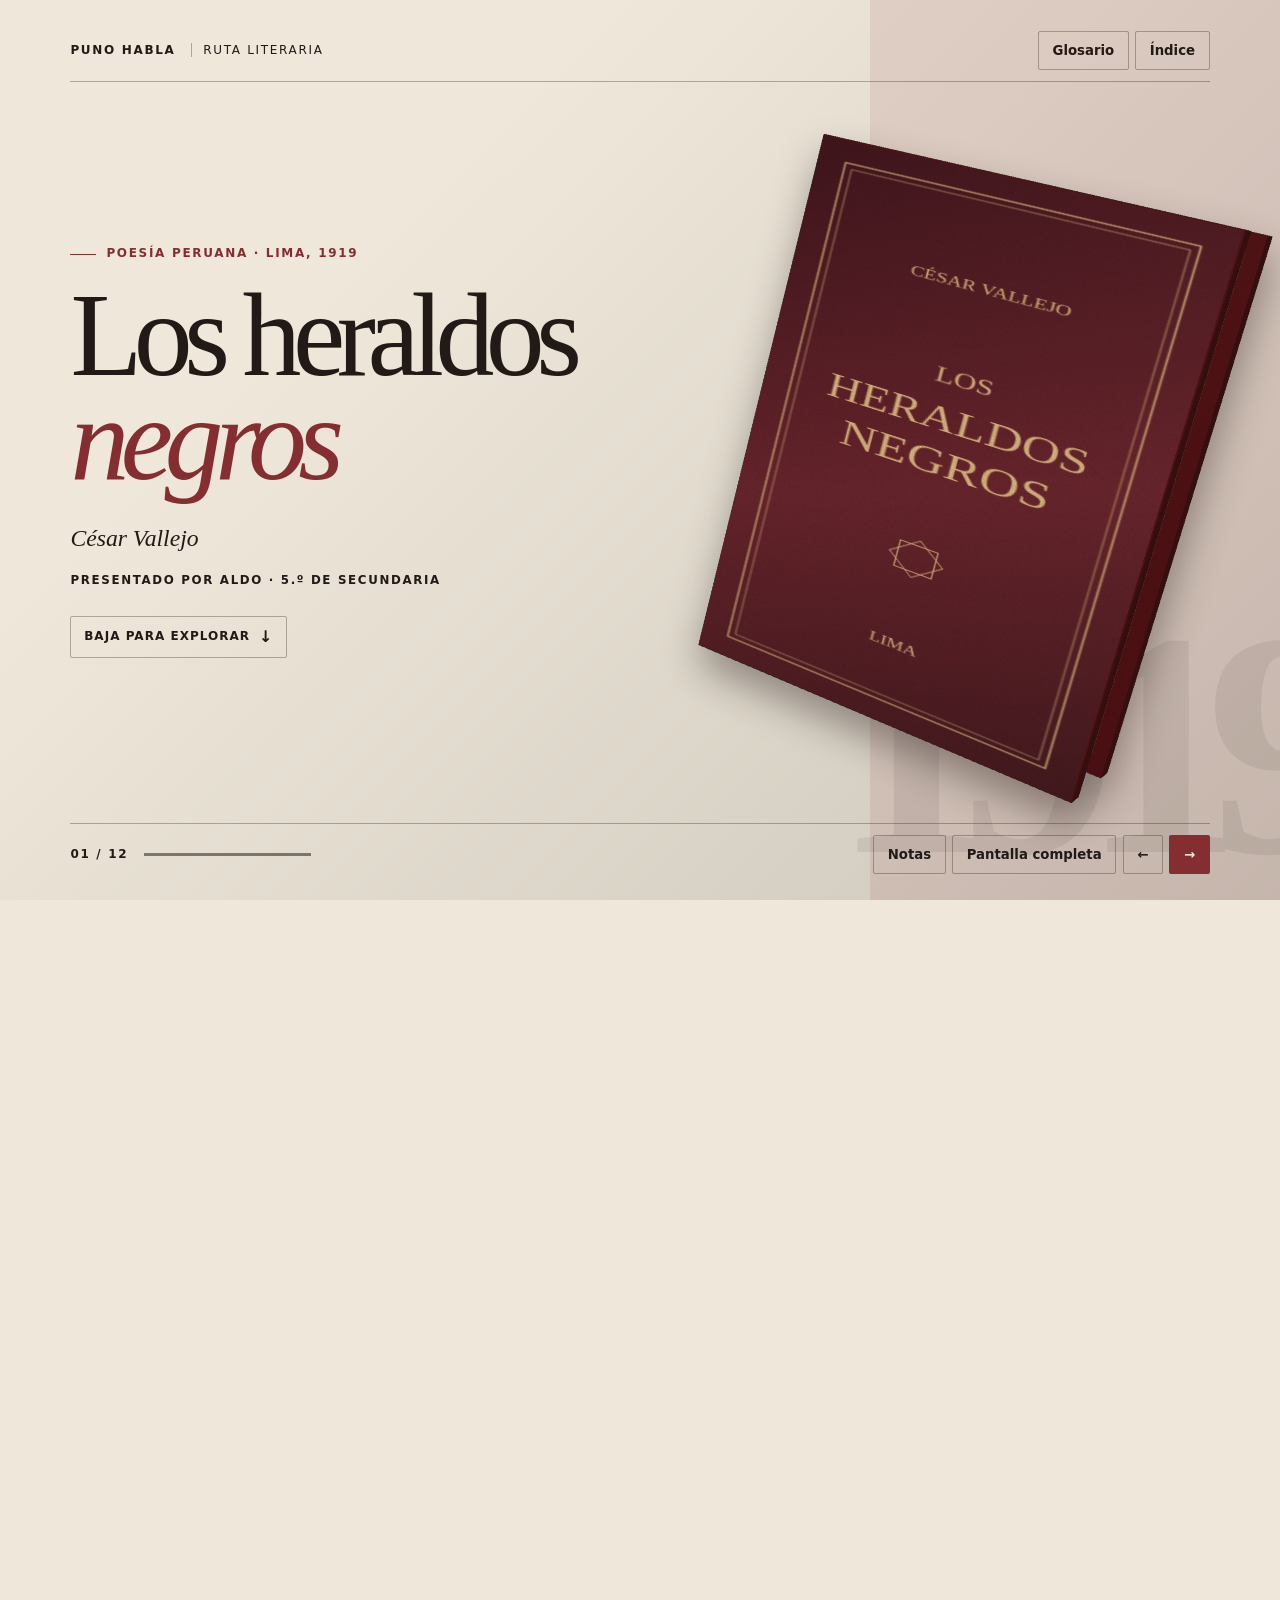
==== index.html @ 21526b85 "Crear una exposición 3D con un libro animado por desplazamiento" ====
<!doctype html>
<html lang="es">
<head>
<meta charset="utf-8">
<meta name="viewport" content="width=device-width,initial-scale=1">
<meta name="theme-color" content="#201916">
<meta name="description" content="Una exposición interactiva sobre César Vallejo y Los heraldos negros.">
<title>Los heraldos negros · César Vallejo</title>
<link rel="stylesheet" href="./assets/motion.css?v=6">
<script defer src="./assets/content.js?v=6"></script>
<script defer src="./assets/book.js?v=6"></script>
<script defer src="./assets/motion.js?v=6"></script>
</head>
<body>
<main id="journey" aria-label="Exposición sobre Los heraldos negros">
  <div id="stage">
    <div id="backdrop" aria-hidden="true"></div>
    <div id="letterform" aria-hidden="true"></div>
    <canvas id="book" aria-hidden="true"></canvas>
    <img id="fallback" src="./assets/art/book.webp" alt="" hidden>
    <header class="top">
      <span class="brand">Puno habla <span>Ruta literaria</span></span>
      <nav aria-label="Herramientas"><button id="glossary">Glosario</button><button id="index">Índice</button></nav>
    </header>
    <section id="slide" aria-label="Capítulo actual"></section>
    <footer class="foot">
      <div class="meter"><span id="position"></span><progress id="progress" max="11" value="0" aria-label="Progreso de la exposición"></progress></div>
      <nav class="actions" aria-label="Controles de exposición">
        <button id="notes" title="Atajo N">Notas</button><button id="full" title="Atajo F">Pantalla completa</button>
        <button id="prev" aria-label="Capítulo anterior">←</button><button id="next" aria-label="Capítulo siguiente">→</button>
      </nav>
    </footer>
  </div>
</main>
<dialog id="panel" aria-labelledby="panelTitle">
  <div class="panel-head"><h2 id="panelTitle"></h2><button id="close">Cerrar</button></div>
  <div id="panelContent"></div>
</dialog>
</body>
</html>
---- assets/motion.css ----
:root{font-family:Georgia,'Times New Roman',serif;color:#211a16;background:#eee7da}
*,*::before,*::after{box-sizing:border-box}
body{margin:0}
button{font:600 .83rem/1 system-ui,sans-serif;color:inherit;background:transparent;border:1px solid var(--line);border-radius:2px;padding:.75rem .85rem;cursor:pointer}
button:hover,button:focus-visible{background:var(--ink);color:var(--paper)}
button:disabled{opacity:.42;cursor:default}
:focus-visible{outline:2px solid currentColor;outline-offset:3px}
a{color:inherit;text-underline-offset:.23em}
#journey{height:calc(var(--step, 100svh) * 11 + var(--viewport, 100svh))}
#stage{--paper:#eee7da;--ink:#211a16;--line:#211a1650;--accent:#852e32;--accent-ink:#fff3dc;--pad:clamp(1.25rem,5.5vw,6.5rem);position:sticky;top:0;height:var(--viewport,100svh);isolation:isolate;overflow:hidden;background:var(--paper);color:var(--ink);display:grid;grid-template-rows:auto minmax(0,1fr) auto;padding:clamp(.85rem,2.4vw,2.2rem) var(--pad) clamp(.75rem,2vw,1.75rem);gap:.85rem}
#stage[data-dark]{--paper:#2c201e;--ink:#fff0da;--line:#fff0da55;--accent:#efd3ae;--accent-ink:#2c201e}
#backdrop{position:absolute;inset:0;z-index:-3;background:linear-gradient(135deg,#fff5e208 28%,#15100c28),var(--field,#eee7da)}
#backdrop::after{content:'';position:absolute;top:0;bottom:0;left:var(--field-x,50%);width:var(--field-width,0%);background:var(--field-accent,#8e302d);opacity:var(--field-alpha,0)}
#letterform{position:absolute;z-index:-2;inset:auto -4vw 4vh auto;font:900 clamp(7rem,25vw,28rem)/.75 Georgia,serif;letter-spacing:-.11em;color:var(--ink);opacity:var(--stamp-alpha,.08);white-space:nowrap;pointer-events:none;user-select:none}
#book,#fallback{pointer-events:none;position:absolute;z-index:-1;inset:0;width:100%;height:100%}
#fallback{inset:12% 5% auto auto;width:47%;height:72%;object-fit:contain;mix-blend-mode:multiply}
#stage[data-dark] #fallback{mix-blend-mode:normal}
[hidden]{display:none!important}
.top,.foot{z-index:2;display:flex;align-items:center;justify-content:space-between;gap:.7rem;font-family:system-ui,sans-serif}
.top{padding-bottom:.7rem;border-bottom:1px solid var(--line)}
.top nav,.actions{display:flex;gap:.4rem}
.brand,.meter,.tag,.byline,.scroll-hint{font:700 .75rem/1.3 system-ui,sans-serif;letter-spacing:.14em;text-transform:uppercase}
.brand span{margin-left:.6rem;padding-left:.7rem;border-left:1px solid var(--line);font-weight:450}
#slide{min-height:0;position:relative;display:grid;align-items:center;height:100%;pointer-events:none}
article{max-width:min(46%,40rem);max-height:100%;overflow:auto;scrollbar-width:thin;pointer-events:auto;padding:clamp(.3rem,1vh,1rem) .35rem .6rem 0}
article a{pointer-events:auto}
.tag{color:var(--accent);display:flex;gap:.65rem;align-items:center}
.tag::before{content:'';height:1px;width:1.6rem;background:currentColor;flex:none}
h1{font-size:clamp(2.25rem,min(5.7vw,11vh),7.7rem);font-weight:500;letter-spacing:-.072em;line-height:.88;margin:.23em 0 .39em;text-wrap:balance}
h1 em{font-weight:500;color:var(--accent)}
article p,article dl,article ul{font-size:clamp(1rem,min(1.85vw,3.2vh),1.6rem);line-height:1.3;margin:.5em 0}
article dl,.definitions{display:grid;grid-template-columns:auto 1fr;gap:.26em .85em}
dt{font-family:system-ui,sans-serif;color:var(--accent);font-weight:650}
dd{margin:0}
blockquote{font-size:clamp(1.16rem,2.35vw,2.05rem);margin:.6em 0;padding-left:.65em;border-left:2px solid var(--accent)}
blockquote small{display:block;font-size:.68em;margin-top:.4em}
article a{font-size:.87em}
article .byline{font-size:.74rem;margin-top:1.2rem}
#stage[data-page="0"] h1{font-size:clamp(3.75rem,min(9.2vw,17vh),11rem);margin:.19em 0 .27em}
#stage[data-page="0"] article{max-width:min(52%,54rem)}
.author{font-style:italic}
.scroll-hint{display:inline-flex;align-items:center;gap:.55rem;margin-top:clamp(.6rem,2.4vh,2rem);padding:.6rem .8rem;letter-spacing:.085em}
.scroll-hint span{font-size:1rem}
#stage:is([data-page="2"],[data-page="4"],[data-page="8"]) article{margin-left:56%;max-width:44%}
#stage[data-page="10"] h1{font-size:clamp(3.4rem,min(8.4vw,16vh),10rem)}
#stage[data-page="11"] article{max-width:52%}
.sources{padding-left:1.15em}
.sources li{margin:.3em 0}
.foot{border-top:1px solid var(--line);padding-top:.7rem}
.meter{display:flex;align-items:center;gap:1rem;white-space:nowrap}
progress{height:3px;appearance:none;width:clamp(2rem,13vw,12rem);border:0;background:var(--line)}
progress::-webkit-progress-bar{background:var(--line)}
progress::-webkit-progress-value{background:var(--accent)}
progress::-moz-progress-bar{background:var(--accent)}
#next{background:var(--accent);color:var(--accent-ink);border-color:transparent}
#next:hover:not(:disabled){background:var(--ink);color:var(--paper)}
dialog{--ink:#fff0da;--paper:#2c201e;--line:#fff0da55;--accent:#efd3ae;background:var(--paper);color:var(--ink);border:1px solid var(--line);padding:1.25rem;width:min(37rem,calc(100% - 2rem));max-height:83dvh;font:1rem/1.5 system-ui,sans-serif}
dialog::backdrop{background:#211613bb}
.panel-head{display:flex;justify-content:space-between;align-items:center;gap:1rem}
.panel-head h2{font:1.7rem Georgia,serif;margin:0}
.jump{display:block;text-align:left;width:100%;margin:.35rem 0;line-height:1.3}
.jump[aria-current]{border-color:var(--accent)}
@media(max-width:700px), (max-aspect-ratio:1/1){
  #stage{--pad:1rem;gap:.5rem}
  .brand span{display:none}
  #letterform{top:11%;bottom:auto;font-size:34vw}
  #slide{align-items:end}
  #stage[data-page] article{max-width:100%;margin:0;max-height:min(53%,410px);padding:.25rem .25rem .3rem 0}
  #stage[data-page="0"] article{max-height:57%}
  #stage[data-page="0"] h1{font-size:clamp(3rem,12vw,5.7rem)}
  h1{font-size:clamp(2.05rem,min(8.6vw,7.8vh),4.2rem)}
  article p,article dl,article ul{font-size:clamp(.95rem,3.9vw,1.15rem)}
  .tag,.byline,.brand{font-size:.68rem}
  .top button,.actions button{padding:.58rem .54rem;font-size:.75rem}
  .meter{gap:.35rem;font-size:.67rem}
  #fallback{top:8%;right:18%;width:64%;height:40%}
}
@media(max-width:400px){progress{display:none}}
#book{filter:drop-shadow(0 20px 19px #170a075e)}
#fallback{object-fit:scale-down;transform-origin:center}
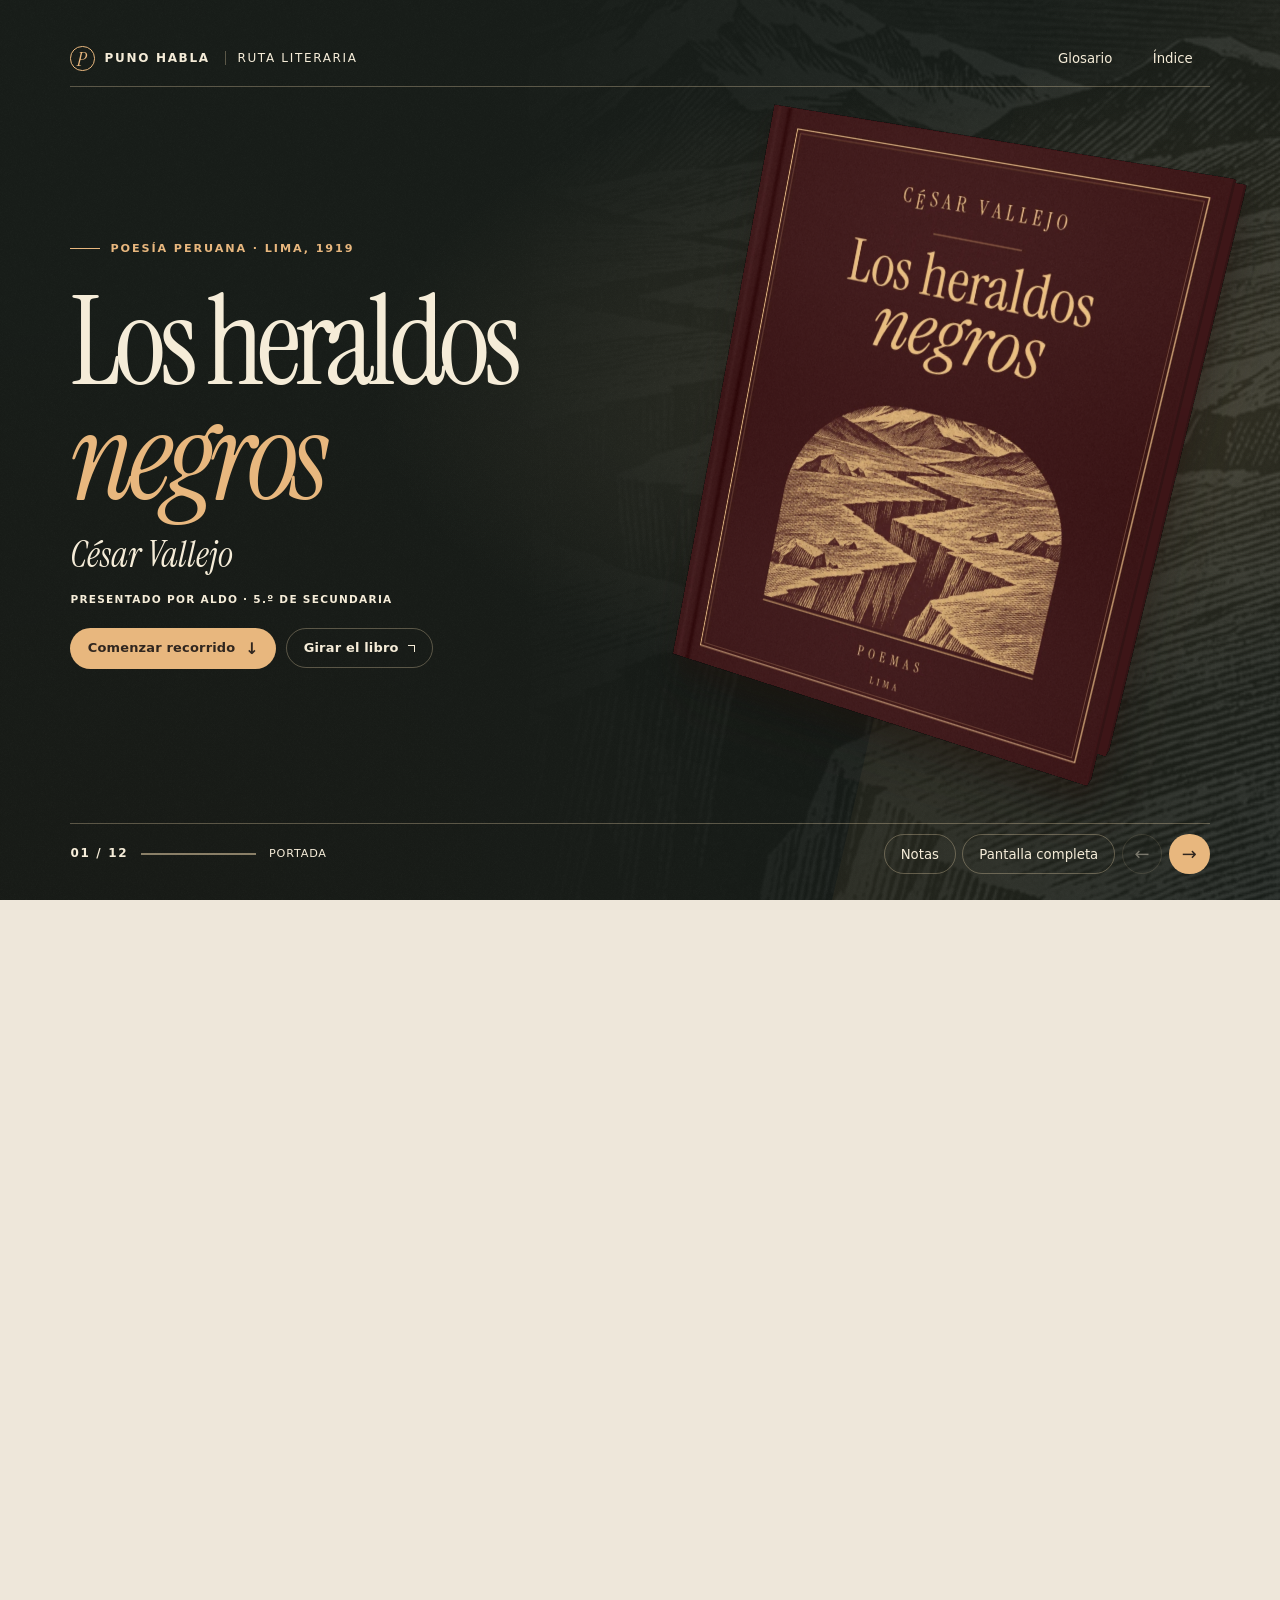
==== commit 2e33468c: "Rediseñar el libro 3D e integrar grabados, retrato y lector de la primera edición" ====
--- a/index.html
+++ b/index.html
@@ -3,28 +3,32 @@
 <head>
 <meta charset="utf-8">
 <meta name="viewport" content="width=device-width,initial-scale=1">
-<meta name="theme-color" content="#201916">
+<meta name="theme-color" content="#191c18">
 <meta name="description" content="Una exposición interactiva sobre César Vallejo y Los heraldos negros.">
 <title>Los heraldos negros · César Vallejo</title>
-<link rel="stylesheet" href="./assets/motion.css?v=6">
-<script defer src="./assets/content.js?v=6"></script>
-<script defer src="./assets/book.js?v=6"></script>
-<script defer src="./assets/motion.js?v=6"></script>
+<link rel="stylesheet" href="./assets/motion.css?v=grabados-1">
+<script defer src="./assets/content.js?v=grabados-1"></script>
+<script defer src="./assets/book.js?v=grabados-1"></script>
+<link rel="preload" href="./assets/edition/instrument.ttf" as="font" type="font/ttf" crossorigin>
+<link rel="stylesheet" href="./assets/galeria.css?v=grabados-1">
+<script defer src="./assets/galeria.js?v=grabados-1"></script>
+<script defer src="./assets/motion.js?v=grabados-1"></script>
 </head>
 <body>
 <main id="journey" aria-label="Exposición sobre Los heraldos negros">
   <div id="stage">
     <div id="backdrop" aria-hidden="true"></div>
+    <div id="fieldart" aria-hidden="true"></div>
     <div id="letterform" aria-hidden="true"></div>
     <canvas id="book" aria-hidden="true"></canvas>
-    <img id="fallback" src="./assets/art/book.webp" alt="" hidden>
+    <img id="fallback" src="./assets/edition/cubierta.webp" alt="" hidden>
     <header class="top">
-      <span class="brand">Puno habla <span>Ruta literaria</span></span>
+      <span class="brand"><i aria-hidden="true" class="brand-icon">P</i> Puno habla <span>Ruta literaria</span></span>
       <nav aria-label="Herramientas"><button id="glossary">Glosario</button><button id="index">Índice</button></nav>
     </header>
     <section id="slide" aria-label="Capítulo actual"></section>
     <footer class="foot">
-      <div class="meter"><span id="position"></span><progress id="progress" max="11" value="0" aria-label="Progreso de la exposición"></progress></div>
+      <div class="meter"><span id="position"></span><progress id="progress" max="11" value="0" aria-label="Progreso de la exposición"></progress><span id="sectionName"></span></div>
       <nav class="actions" aria-label="Controles de exposición">
         <button id="notes" title="Atajo N">Notas</button><button id="full" title="Atajo F">Pantalla completa</button>
         <button id="prev" aria-label="Capítulo anterior">←</button><button id="next" aria-label="Capítulo siguiente">→</button>
--- a/assets/galeria.css
+++ b/assets/galeria.css
@@ -0,0 +1,92 @@
+@font-face{font-family:Instrument;src:url('./edition/instrument.ttf') format('truetype');font-display:swap}
+@font-face{font-family:Instrument;src:url('./edition/instrument-italic.ttf') format('truetype');font-style:italic;font-display:swap}
+#stage{--ink:#29281f;--paper:#efe7d3;--accent:#76332c;--line:#51463455;--pad:clamp(1.1rem,5.5vw,6rem)}
+#stage[data-dark]{--ink:#f5ecd8;--accent:#e8b77e;--accent-ink:#30261f;--paper:#22261f;--line:#f0d8af50}
+#backdrop{background:radial-gradient(ellipse at 76% 43%,#eec89122,transparent 44%),radial-gradient(ellipse at 12% 95%,#19090419,transparent 53%),var(--field,#181d19)}
+#backdrop::after{background:linear-gradient(120deg,transparent,var(--field-accent) 55%,transparent);transform:skewX(-13deg);transform-origin:bottom}
+#backdrop::before{content:'';position:absolute;inset:0;background:url('./edition/grano.webp');opacity:.10;mix-blend-mode:soft-light}
+#fieldart{position:absolute;inset:0;z-index:-2;pointer-events:none;background-position:right center;background-repeat:no-repeat;background-size:auto 125%;opacity:.12;mix-blend-mode:multiply;mask-image:linear-gradient(90deg,transparent 40%,#000 100%)}
+#stage[data-dark] #fieldart{opacity:.13;mix-blend-mode:luminosity}
+#stage:is([data-page="2"],[data-page="4"],[data-page="8"]) #fieldart{background-position:left center;mask-image:linear-gradient(270deg,transparent 42%,#000 100%)}
+#book{filter:drop-shadow(1px 16px 10px #21130e4d) drop-shadow(6px 32px 28px #140b0733)}
+#letterform{font:italic clamp(11rem,28vw,31rem)/.8 Instrument,Georgia,serif;right:.04em;bottom:5.5vh;opacity:.065;letter-spacing:-.045em}
+.brand-icon{display:inline-grid;place-content:center;width:1.52rem;height:1.52rem;border:1px solid currentColor;border-radius:50%;font:italic 1.25rem/.9 Instrument,Georgia;color:var(--accent);margin-right:.25rem;vertical-align:middle}
+.top,.foot{margin:0;padding-block:.62rem}
+.top button,.actions button{border-radius:2rem;font-weight:500;padding:.64rem 1rem}
+.top button{border-color:transparent}
+.top button:hover,.top button:focus-visible{border-color:var(--line)}
+#next,#prev{width:2.55rem;padding-inline:0;font-size:1.12rem}
+#stage[data-page] h1{font-family:Instrument,Georgia,serif;letter-spacing:-.041em;font-weight:400;line-height:.93;text-wrap:balance}
+#stage[data-page] h1 em{font-weight:400}
+#stage[data-page="0"] h1{font-size:clamp(4.6rem,min(9.65vw,18.4vh),12rem);margin:.23em 0 .17em;letter-spacing:-.052em}
+#stage[data-page="0"] .author{font:italic clamp(1.65rem,2.8vw,3.1rem)/1.15 Instrument,Georgia,serif;margin:.25em 0}
+article .byline{letter-spacing:.12em;font-size:.66rem;margin-top:1rem}
+.tag{font:600 .7rem/1.35 system-ui,sans-serif;letter-spacing:.17em}
+.tag::before{width:1.85rem}
+#stage article>p:not(.byline,.author),article dd{line-height:1.42}
+#stage article>dl{line-height:1.36}
+#stage article>dl dt{font-size:.82em;line-height:1.8}
+article .accent{color:var(--accent);font-style:italic}
+blockquote{font-family:Instrument,Georgia,serif;font-size:clamp(1.65rem,2.8vw,3rem);line-height:1.13}
+.inspect,.scroll-hint{display:inline-flex;align-items:center;justify-content:center;gap:.6rem;min-height:2.5rem;margin:1rem .65rem 0 0;padding:.62rem 1.02rem;border:1px solid var(--line);border-radius:2rem;letter-spacing:.015em;font:600 .81rem/1.2 system-ui,sans-serif;text-transform:none}
+.inspect::after{content:'';width:.55em;height:.55em;border-top:1.5px solid currentColor;border-right:1.5px solid currentColor}
+.scroll-hint{background:var(--accent);color:var(--accent-ink);border-color:transparent}
+.scroll-hint:hover{background:var(--ink);color:var(--paper)}
+.meter{font-variant-numeric:tabular-nums;gap:.8rem}
+#sectionName{font-size:.7rem;letter-spacing:.07em;font-weight:500}
+progress{width:clamp(3rem,9vw,10rem);height:2px}
+.foot{padding-bottom:0}
+dialog{--paper:#242820;--ink:#f4ebd6;--accent:#f3c58c;--line:#c3ae8460;background:var(--paper);border:1px solid var(--line);border-radius:.8rem;box-shadow:0 2rem 8rem #06060388;padding:clamp(1rem,2vw,1.85rem);scrollbar-color:#a49373 #242820}
+dialog::backdrop{background:#141611cc}
+dialog .panel-head{border-bottom:1px solid var(--line);padding-bottom:.85rem}
+dialog .panel-head h2{font:400 clamp(1.65rem,3vw,2.45rem)/1.03 Instrument,Georgia,serif}
+dialog button{border-radius:1.5rem}
+dialog[data-mode="gallery"]{width:min(52rem,calc(100vw - 1.6rem));max-height:92dvh}
+.gallery-figure{margin:1rem auto 0;text-align:center}
+.plate{display:block;max-width:100%;height:auto;margin:0 auto}
+.gallery-figure>.plate{max-height:58dvh;width:auto;box-shadow:0 7px 18px #08090866}
+.caption{line-height:1.48;font-size:.92rem;color:#efe2c6;max-width:52ch;margin:.85rem auto;text-align:center}
+.source-link{display:block;text-align:center;font-size:.85rem;color:var(--accent)}
+.viewer-tools{display:flex;flex-wrap:wrap;gap:.5rem;justify-content:center;margin:.8rem 0}
+.viewer-tools button[aria-pressed=true]{background:var(--accent);color:#272518}
+.poem-page{padding:clamp(.85rem,3vw,2.4rem);background:#f4ecd9;color:#312a23;margin:.7rem auto 1rem;border-radius:.15rem}
+.poem-page p{margin:0 auto 1.15em;max-width:48ch;font:clamp(1rem,2.5vw,1.46rem)/1.38 Georgia,serif}
+.poem-page p:last-child{margin-bottom:0}
+.verse{display:block}
+.scans{display:flex;gap:.85rem;align-items:flex-start;justify-content:center}
+.scans img{width:calc(50% - .425rem)}
+.specimen canvas{display:block;width:100%;height:clamp(180px,50dvh,540px);cursor:grab;background:radial-gradient(ellipse,#4d4437 0%,#1b1e19 75%);border-radius:3px}
+.specimen canvas:active{cursor:grabbing}
+.specimen{margin-top:1rem}.specimen>.plate{max-height:48dvh}
+@media(max-width:700px),(max-aspect-ratio:1/1){
+  #stage{--pad:clamp(1.05rem,5vw,1.6rem);padding-top:max(.45rem,env(safe-area-inset-top));padding-bottom:max(.65rem,env(safe-area-inset-bottom))}
+  #stage[data-page="0"] h1{font-size:clamp(3.55rem,min(14vw,9vh),6rem);margin:.14em 0}
+  #stage[data-page="0"] .author{font-size:1.65rem}
+  #stage[data-page="0"] .byline{margin:.52rem 0}
+  .top,.foot{padding-block:.35rem}
+  .top button,.actions button{padding:.54rem .62rem}
+  #next,#prev{width:2rem}
+  .top nav,.actions{gap:.22rem}
+  #sectionName{display:none}
+  #fieldart,#stage:is([data-page="2"],[data-page="4"],[data-page="8"]) #fieldart{mask-image:linear-gradient(0deg,transparent 42%,#000 100%);background-size:100% auto;background-position:center top}
+  .inspect,.scroll-hint{margin:.5rem .35rem 0 0;min-height:2.15rem;padding:.45rem .75rem;font-size:.76rem}
+  .tag{font-size:.62rem}.brand-icon{width:1.32rem;height:1.32rem}
+  #stage[data-page] h1{margin:.22em 0}
+  article p,article dl{margin:.35em 0}
+  .scans{display:grid}.scans img{width:100%}
+  .poem-page{padding:.9rem .65rem}.verse{padding-left:.7rem;text-indent:-.7rem}
+}
+@media(max-height:520px) and (min-aspect-ratio:1/1){
+  #stage{padding-block:.4rem;gap:.16rem}
+  .top,.foot{padding-block:.2rem}.top button,.actions button{padding:.42rem .7rem}
+  article .inspect, .scroll-hint{min-height:1.9rem;margin:.4rem .25rem 0 0;padding:.3rem .6rem}
+}
+@media(prefers-reduced-motion:no-preference){
+  dialog[open]{animation:arrive .22s ease-out}
+  .top button,.actions button,.inspect,.scroll-hint{transition:background-color .2s,color .2s}
+  @keyframes arrive{from{opacity:0;transform:translateY(8px)}to{opacity:1;transform:translateY(0)}}
+}
+
+@media(min-width:701px) and (min-aspect-ratio:1/1) and (max-aspect-ratio:7/5){
+  #stage[data-page="0"] h1{font-size:clamp(4rem,9.2vw,8.6rem)}
+}
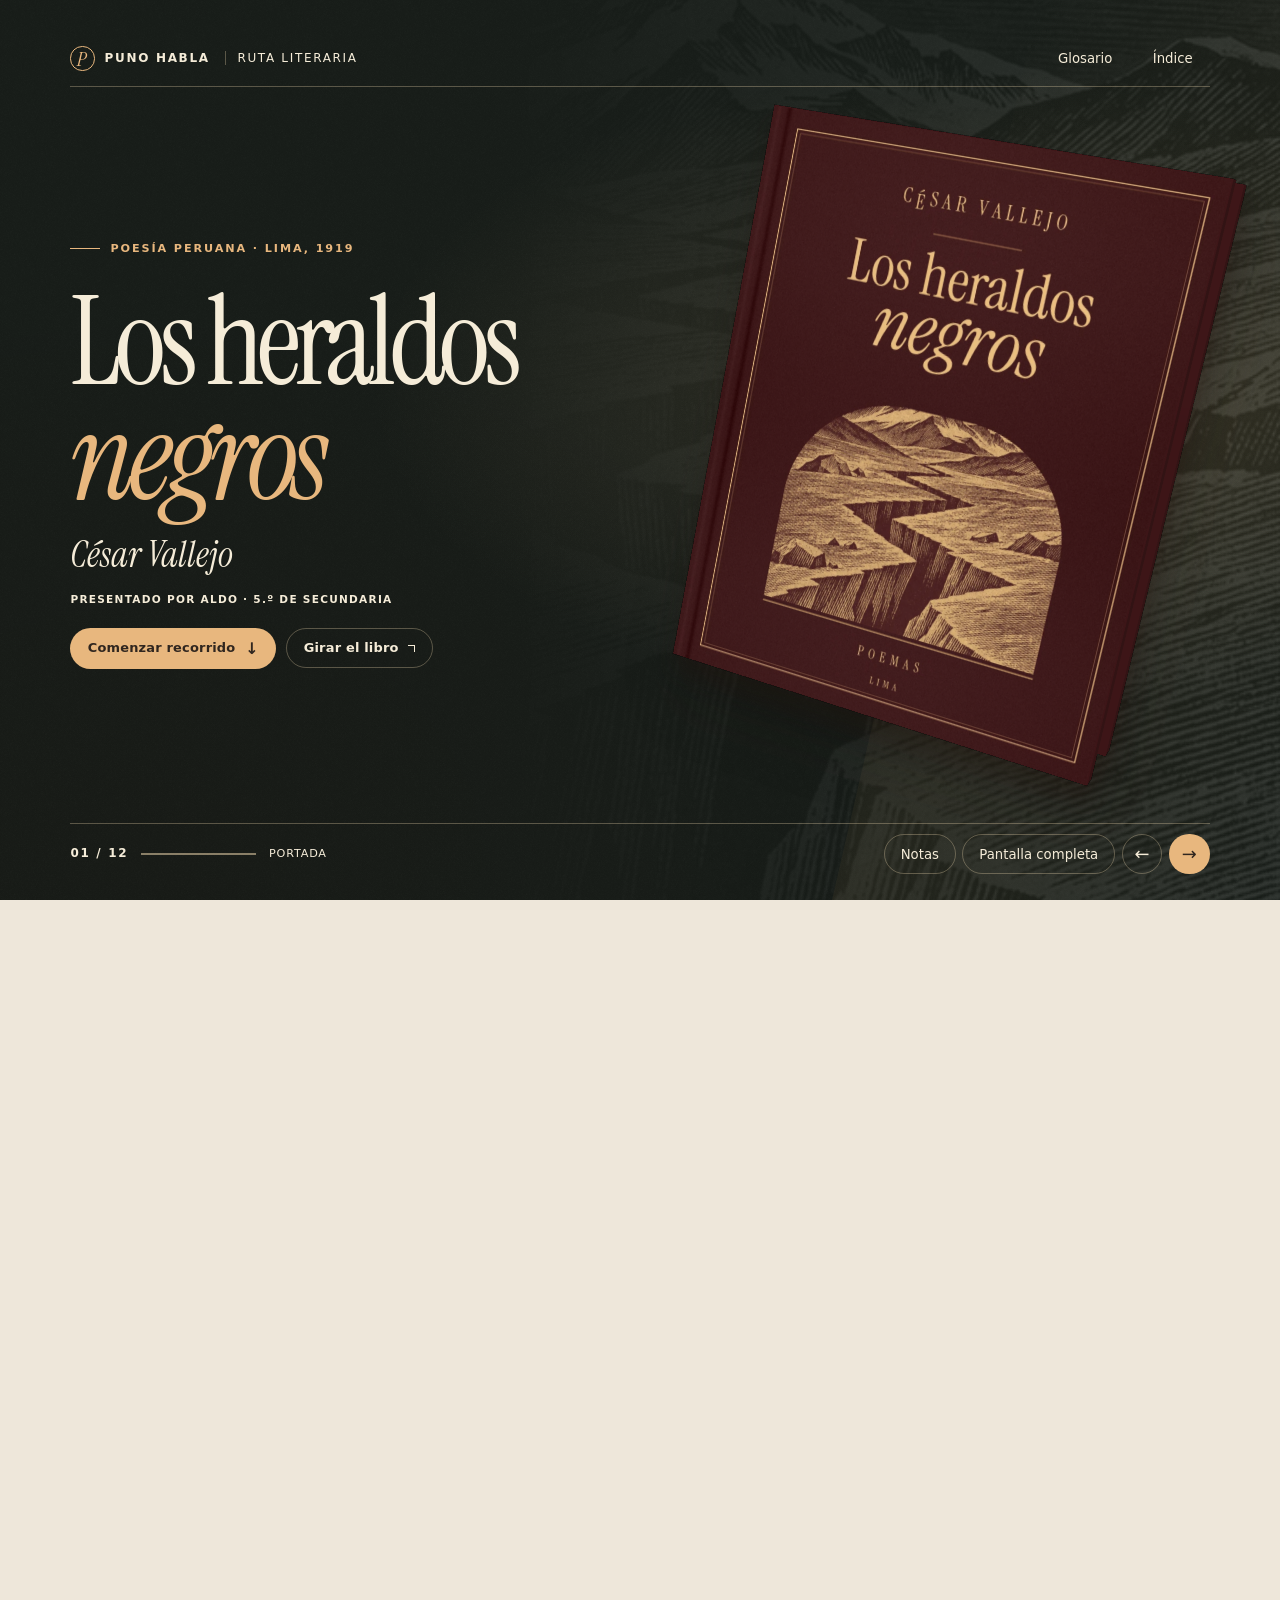
==== commit 087acb0a: "Añadir una vista de escritorio ajustable para ensayar desde un celular" ====
--- a/index.html
+++ b/index.html
@@ -12,7 +12,7 @@
 <link rel="preload" href="./assets/edition/instrument.ttf" as="font" type="font/ttf" crossorigin>
 <link rel="stylesheet" href="./assets/galeria.css?v=grabados-1">
 <script defer src="./assets/galeria.js?v=grabados-1"></script>
-<script defer src="./assets/motion.js?v=grabados-1"></script>
+<script defer src="./assets/motion.js?v=grabados-2"></script>
 </head>
 <body>
 <main id="journey" aria-label="Exposición sobre Los heraldos negros">
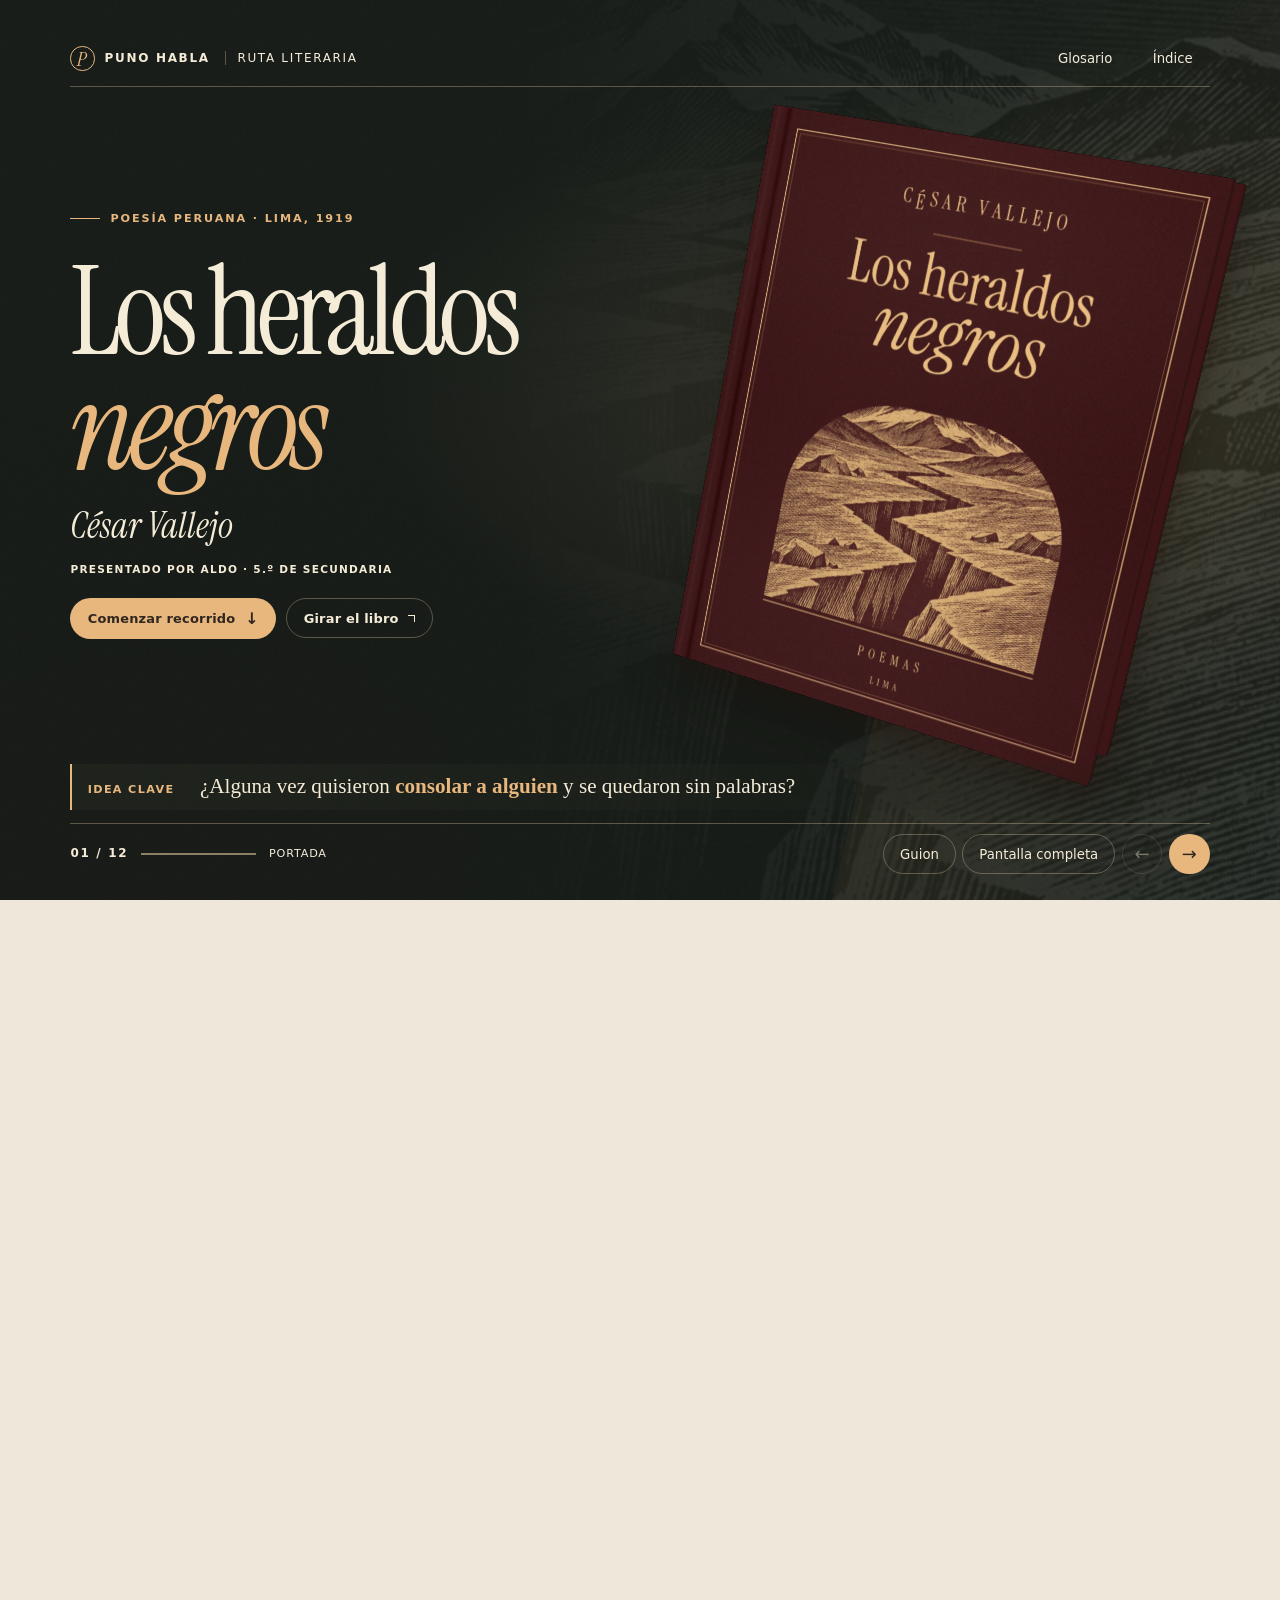
==== commit 9fc802ce: "Añadir ideas clave visibles y un guion oral a las doce diapositivas" ====
--- a/index.html
+++ b/index.html
@@ -7,12 +7,12 @@
 <meta name="description" content="Una exposición interactiva sobre César Vallejo y Los heraldos negros.">
 <title>Los heraldos negros · César Vallejo</title>
 <link rel="stylesheet" href="./assets/motion.css?v=grabados-1">
-<script defer src="./assets/content.js?v=grabados-1"></script>
+<script defer src="./assets/content.js?v=guion-1"></script>
 <script defer src="./assets/book.js?v=grabados-1"></script>
 <link rel="preload" href="./assets/edition/instrument.ttf" as="font" type="font/ttf" crossorigin>
-<link rel="stylesheet" href="./assets/galeria.css?v=grabados-1">
+<link rel="stylesheet" href="./assets/galeria.css?v=guion-1">
 <script defer src="./assets/galeria.js?v=grabados-1"></script>
-<script defer src="./assets/motion.js?v=grabados-2"></script>
+<script defer src="./assets/motion.js?v=guion-1"></script>
 </head>
 <body>
 <main id="journey" aria-label="Exposición sobre Los heraldos negros">
@@ -27,10 +27,14 @@
       <nav aria-label="Herramientas"><button id="glossary">Glosario</button><button id="index">Índice</button></nav>
     </header>
     <section id="slide" aria-label="Capítulo actual"></section>
+    <aside id="speakerCue" aria-label="Frase para exponer">
+      <span class="cue-label">Idea clave</span>
+      <p id="cueText"></p>
+    </aside>
     <footer class="foot">
       <div class="meter"><span id="position"></span><progress id="progress" max="11" value="0" aria-label="Progreso de la exposición"></progress><span id="sectionName"></span></div>
       <nav class="actions" aria-label="Controles de exposición">
-        <button id="notes" title="Atajo N">Notas</button><button id="full" title="Atajo F">Pantalla completa</button>
+        <button id="notes" aria-haspopup="dialog" title="Abrir el guion de esta diapositiva (N)">Guion</button><button id="full" title="Atajo F">Pantalla completa</button>
         <button id="prev" aria-label="Capítulo anterior">←</button><button id="next" aria-label="Capítulo siguiente">→</button>
       </nav>
     </footer>
--- a/assets/galeria.css
+++ b/assets/galeria.css
@@ -90,3 +90,60 @@
 @media(min-width:701px) and (min-aspect-ratio:1/1) and (max-aspect-ratio:7/5){
   #stage[data-page="0"] h1{font-size:clamp(4rem,9.2vw,8.6rem)}
 }
+
+/* A reading line stays in the same place as the chapters change. */
+#stage {
+  grid-template-rows: auto minmax(0, 1fr) auto auto;
+}
+#speakerCue {
+  display: grid;
+  grid-template-columns: auto minmax(0, 1fr);
+  align-items: baseline;
+  gap: .45rem clamp(.9rem, 2vw, 2.25rem);
+  padding: .55rem 0 .55rem clamp(.8rem, 1.2vw, 1.35rem);
+  border-inline-start: 2px solid var(--accent);
+  background: linear-gradient(90deg, color-mix(in srgb, var(--paper) 78%, transparent), transparent);
+}
+.cue-label, .guide-meta {
+  font: 650 .7rem/1.4 system-ui, sans-serif;
+  letter-spacing: .12em;
+  text-transform: uppercase;
+  color: var(--accent);
+}
+#cueText {
+  max-width: 82ch;
+  margin: 0;
+  font: 400 clamp(1.07rem, 1.65vw, 1.65rem)/1.34 Georgia, serif;
+  text-wrap: pretty;
+}
+#cueText strong {
+  color: var(--accent);
+}
+.guide-meta { margin: 1.35rem 0 .5rem; }
+.guide-title {
+  margin: 0 0 .75rem;
+  font: 400 clamp(1.8rem, 4vw, 2.45rem)/1.08 Instrument, Georgia, serif;
+}
+.guide-script, .guide-bridge p {
+  margin: 0;
+  font: 400 clamp(1.08rem, 2.2vw, 1.26rem)/1.5 Georgia, serif;
+}
+.guide-bridge {
+  margin-top: 1.25rem;
+  padding: .2rem 0 .2rem .9rem;
+  border-inline-start: 2px solid var(--accent);
+}
+.guide-bridge .cue-label { margin: 0 0 .35rem; }
+@media (max-width: 700px), (max-aspect-ratio: 1/1) {
+  #speakerCue { grid-template-columns: 1fr; gap: .12rem; padding-block: .25rem; }
+  #cueText { font-size: clamp(.98rem, 4.2vw, 1.18rem); line-height: 1.29; }
+  #speakerCue .cue-label { font-size: .62rem; }
+  #stage[data-page] article { max-height: min(62%, 440px); }
+}
+@media (max-height: 520px) and (min-aspect-ratio: 1/1) {
+  #speakerCue { gap: .65rem; padding-block: .1rem; }
+  #cueText { font-size: .98rem; }
+}
+.guide-extra { margin-top: 1.35rem; border-top: 1px solid var(--line); }
+.guide-extra summary { width: fit-content; padding: .85rem .25rem; color: var(--accent); cursor: pointer; }
+.guide-extra p { margin: 0 0 .35rem; }
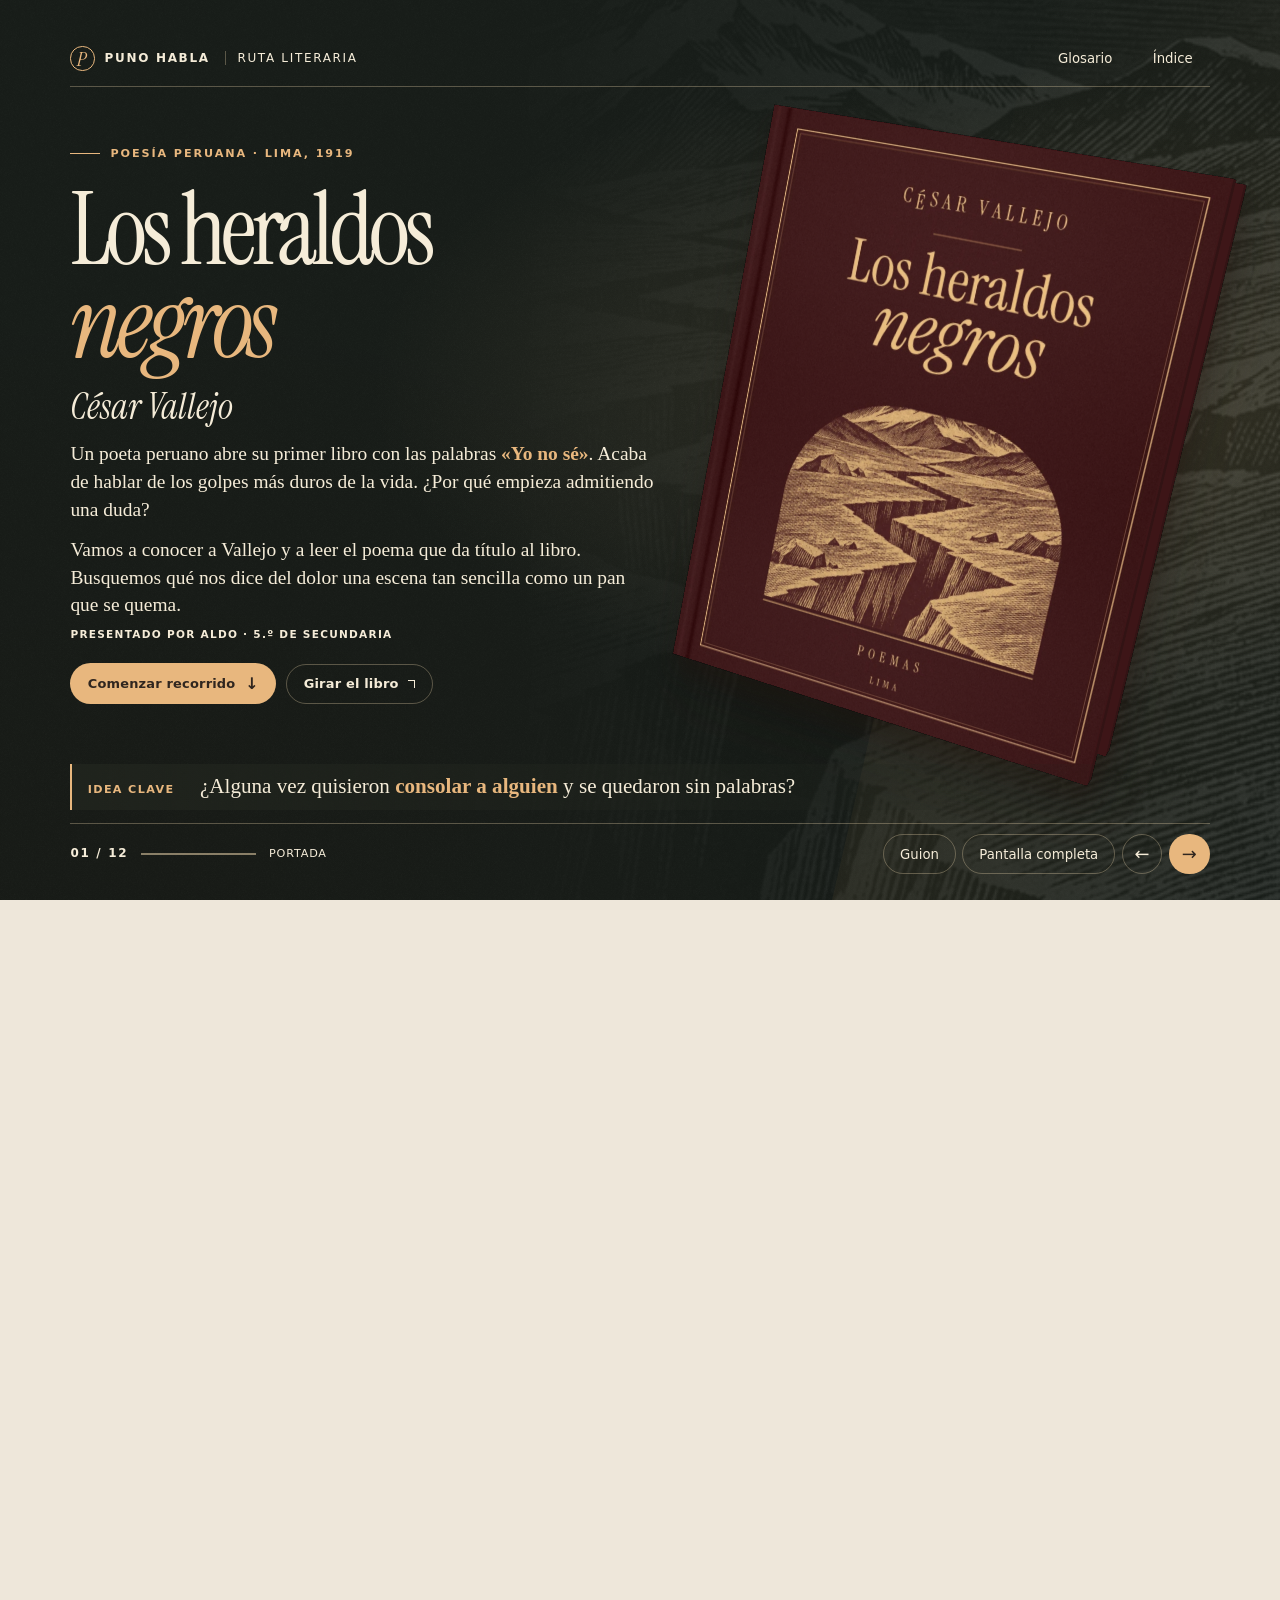
==== commit 8a701643: "Ampliar las doce diapositivas con biografía, versos y explicaciones visibles" ====
--- a/index.html
+++ b/index.html
@@ -7,10 +7,10 @@
 <meta name="description" content="Una exposición interactiva sobre César Vallejo y Los heraldos negros.">
 <title>Los heraldos negros · César Vallejo</title>
 <link rel="stylesheet" href="./assets/motion.css?v=grabados-1">
-<script defer src="./assets/content.js?v=guion-1"></script>
+<script defer src="./assets/content.js?v=lectura-2"></script>
 <script defer src="./assets/book.js?v=grabados-1"></script>
 <link rel="preload" href="./assets/edition/instrument.ttf" as="font" type="font/ttf" crossorigin>
-<link rel="stylesheet" href="./assets/galeria.css?v=guion-1">
+<link rel="stylesheet" href="./assets/galeria.css?v=lectura-2">
 <script defer src="./assets/galeria.js?v=grabados-1"></script>
 <script defer src="./assets/motion.js?v=guion-1"></script>
 </head>
--- a/assets/galeria.css
+++ b/assets/galeria.css
@@ -147,3 +147,27 @@
 .guide-extra { margin-top: 1.35rem; border-top: 1px solid var(--line); }
 .guide-extra summary { width: fit-content; padding: .85rem .25rem; color: var(--accent); cursor: pointer; }
 .guide-extra p { margin: 0 0 .35rem; }
+
+/* Keep the projected text readable alongside the book illustration. */
+#slide article p:not(.author, .byline), #slide .life-events, #slide .sources {
+  font-size: clamp(1.02rem, min(1.52vw, 2.9vh), 1.45rem);
+}
+#slide article p + p { margin-top: .65em; }
+#slide p strong { color: var(--accent); }
+#slide .verse-sample {
+  font-size: clamp(1.45rem, min(2.22vw, 4.8vh), 2.2rem);
+  line-height: 1.14;
+  margin: .5em 0 .6em;
+}
+#slide .section-names { padding-inline-start: .75em; border-inline-start: 2px solid var(--accent); }
+#slide .life-events { gap: .5em .85em; }
+#slide .credit { font-style: italic; }
+@media (min-width: 701px) and (min-aspect-ratio: 1/1) {
+  #stage[data-page] h1 { font-size: clamp(2.65rem, min(5vw, 9.5vh), 6.3rem); }
+  #stage[data-page="0"] h1 { font-size: clamp(3.6rem, min(7.8vw, 14.4vh), 9rem); }
+}
+@media (max-width: 700px), (max-aspect-ratio: 1/1) {
+  #slide article p:not(.author, .byline), #slide .life-events, #slide .sources {
+    font-size: clamp(.98rem, 3.8vw, 1.15rem);
+  }
+}
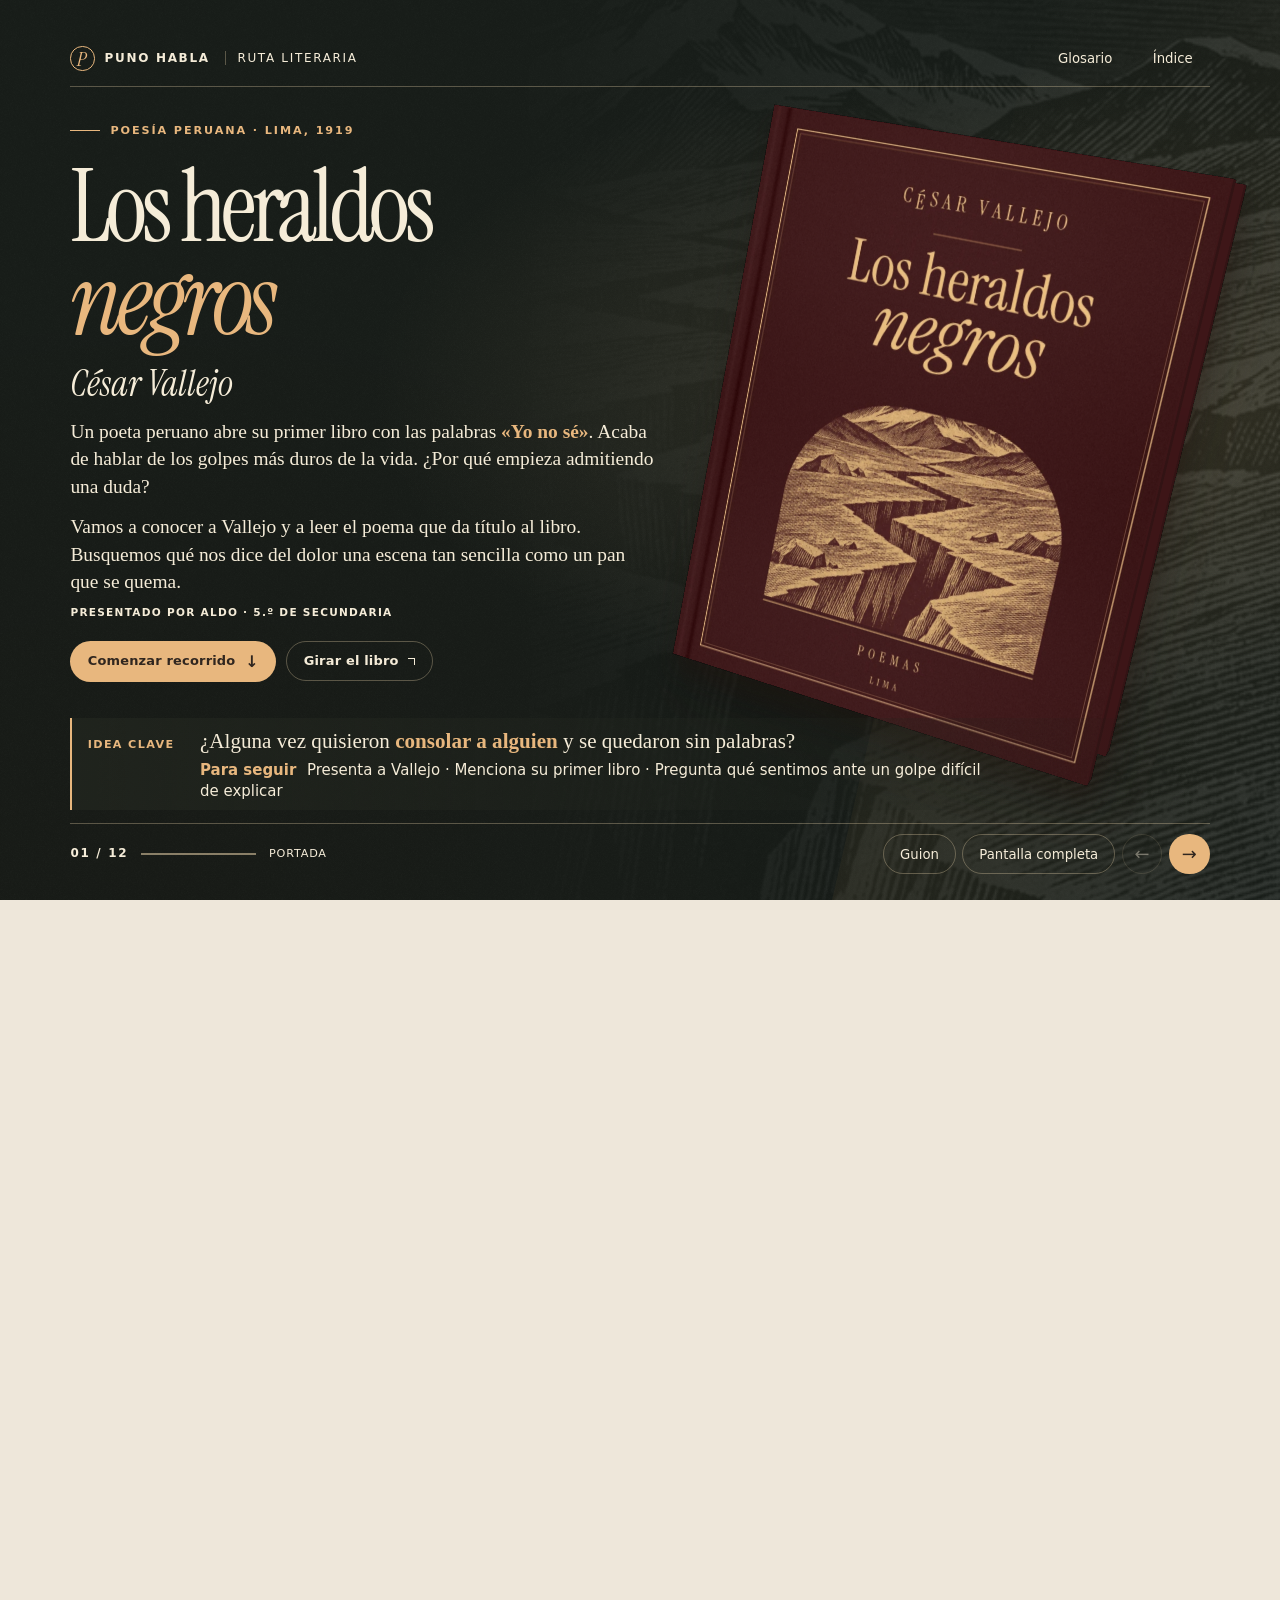
==== commit 29a4b9ec: "Añadir puntos de apoyo en las doce diapositivas" ====
--- a/index.html
+++ b/index.html
@@ -7,12 +7,17 @@
 <meta name="description" content="Una exposición interactiva sobre César Vallejo y Los heraldos negros.">
 <title>Los heraldos negros · César Vallejo</title>
 <link rel="stylesheet" href="./assets/motion.css?v=grabados-1">
-<script defer src="./assets/content.js?v=lectura-2"></script>
+<script defer src="./assets/content.js?v=puntos-5"></script>
 <script defer src="./assets/book.js?v=grabados-1"></script>
 <link rel="preload" href="./assets/edition/instrument.ttf" as="font" type="font/ttf" crossorigin>
-<link rel="stylesheet" href="./assets/galeria.css?v=lectura-2">
+<link rel="stylesheet" href="./assets/galeria.css?v=vallejo-3">
 <script defer src="./assets/galeria.js?v=grabados-1"></script>
 <script defer src="./assets/motion.js?v=guion-1"></script>
+<style>
+#cueText .cue-points { display:block; margin-top:.32rem; font:500 clamp(.76rem,1.17vw,1.05rem)/1.35 system-ui,sans-serif; }
+.cue-points strong { margin-inline-end:.4em; }
+@media(max-width:700px),(max-aspect-ratio:1/1) { #cueText .cue-points { font-size:.77rem; } }
+</style>
 </head>
 <body>
 <main id="journey" aria-label="Exposición sobre Los heraldos negros">
